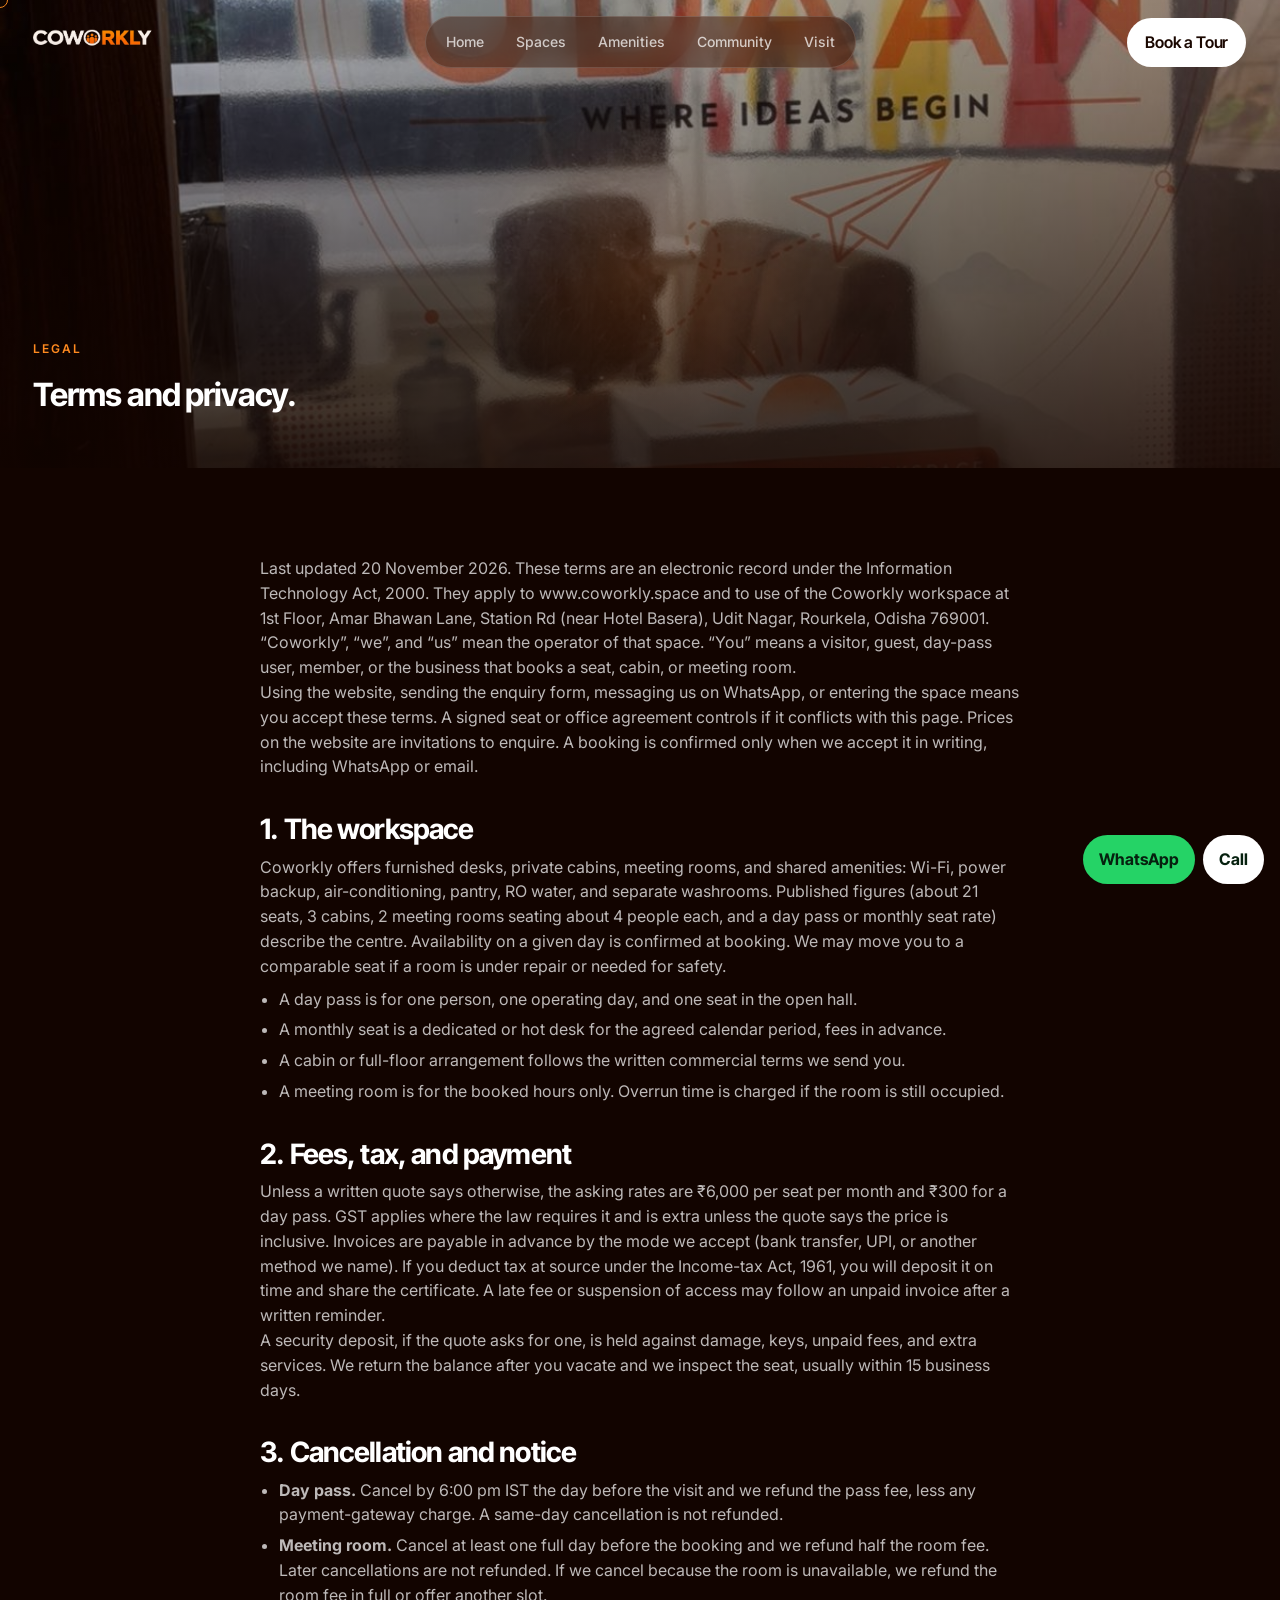
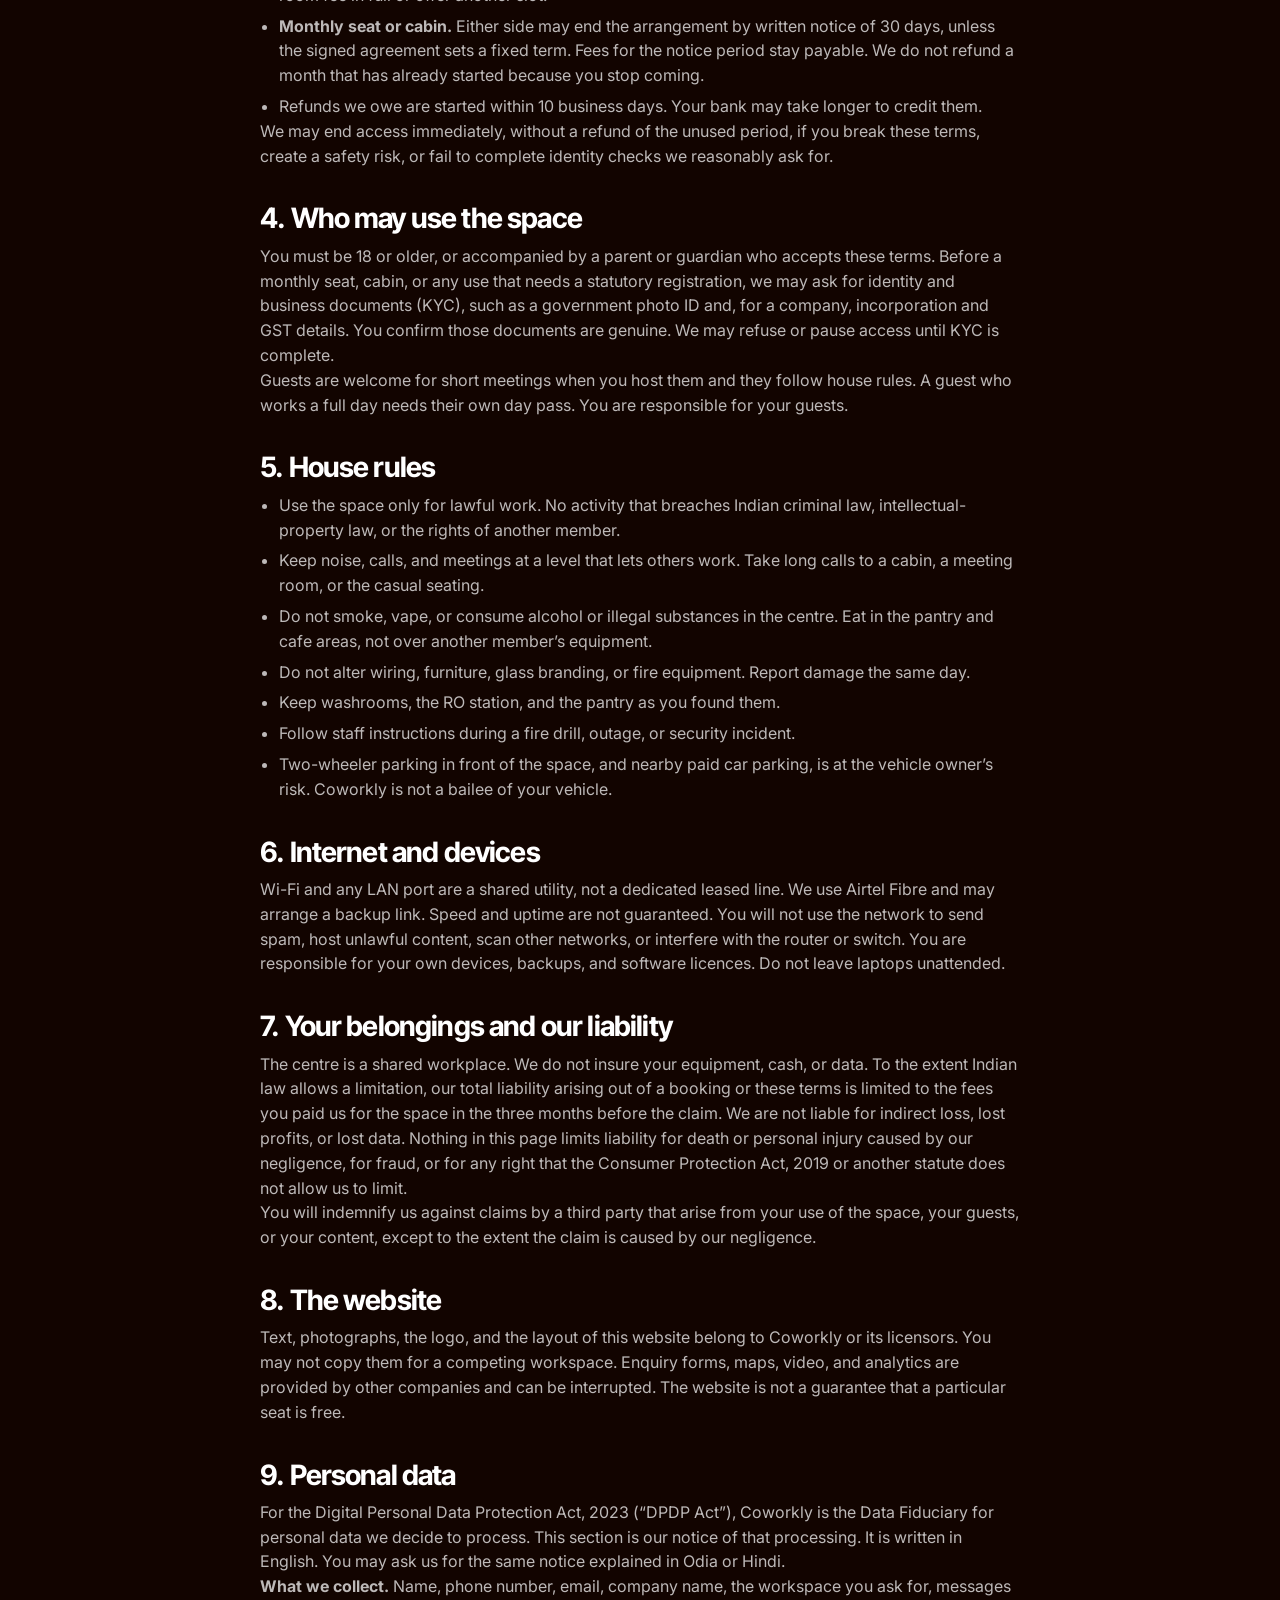
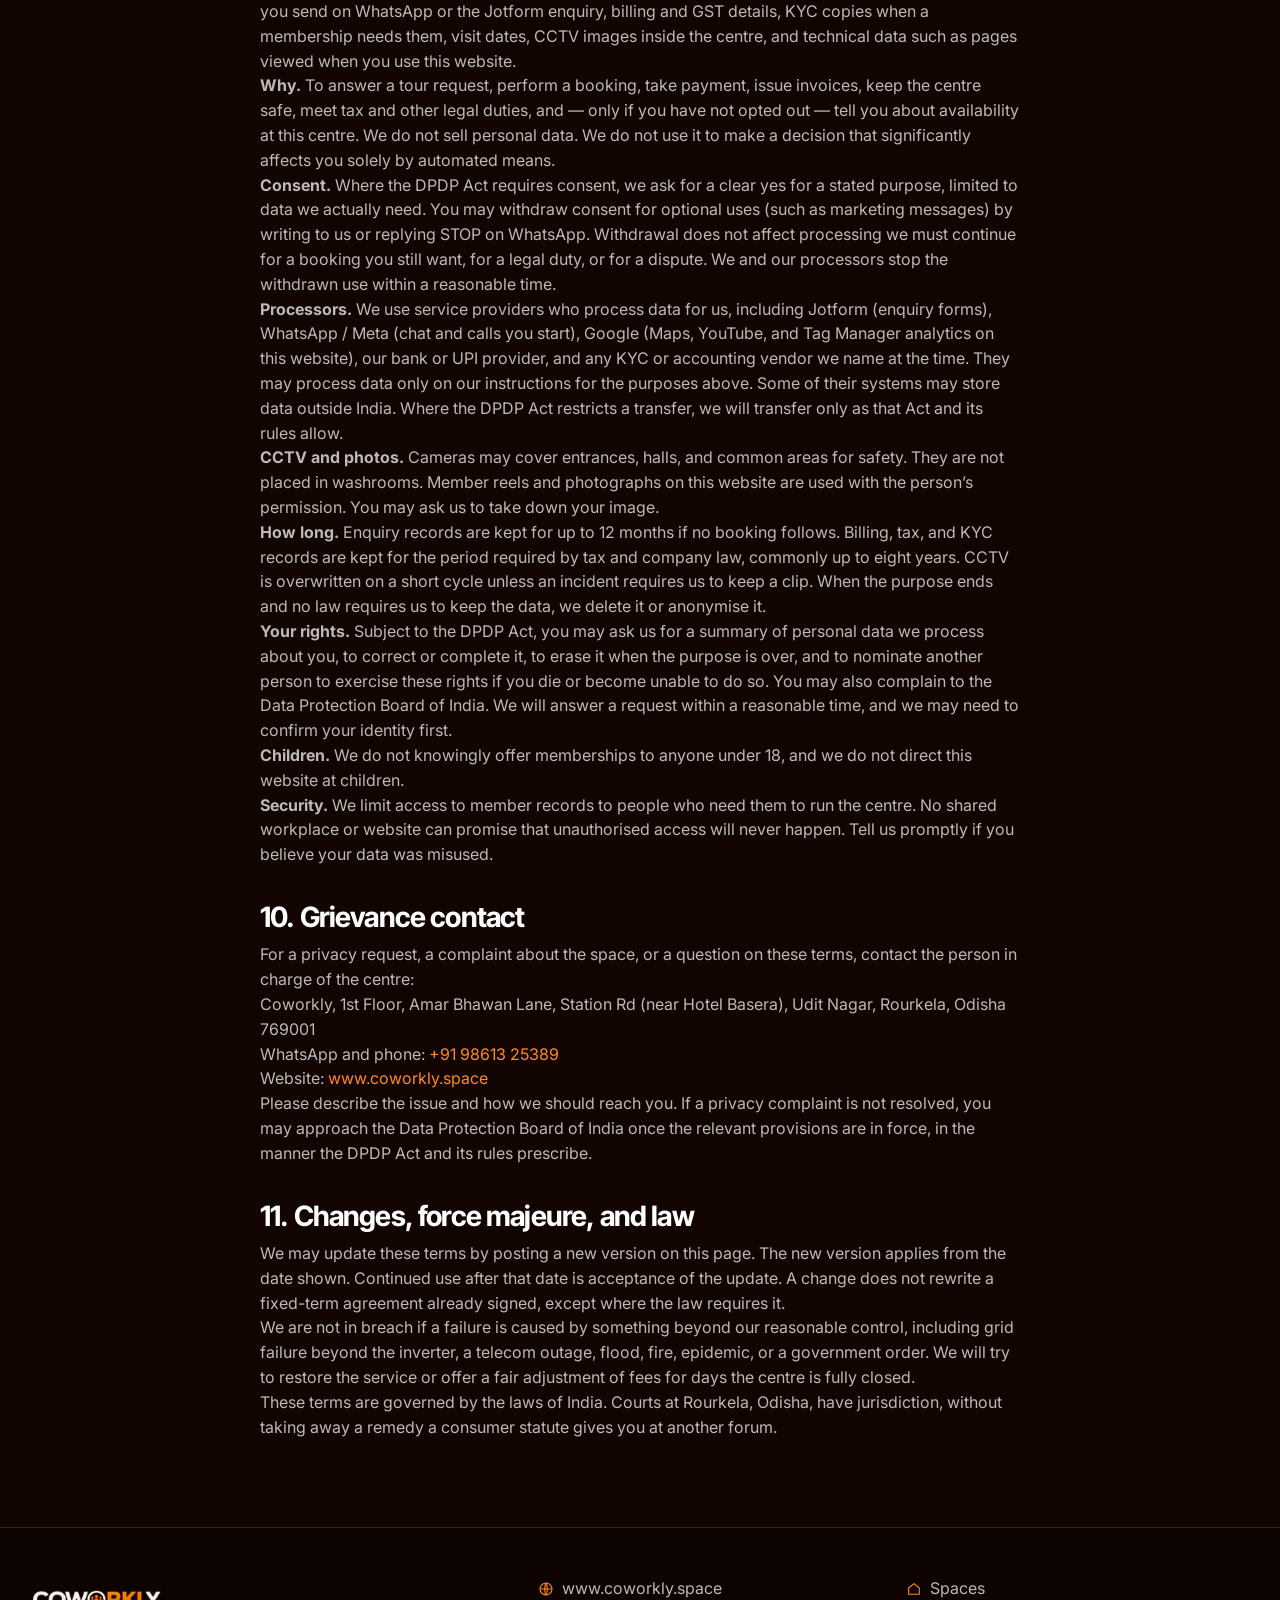
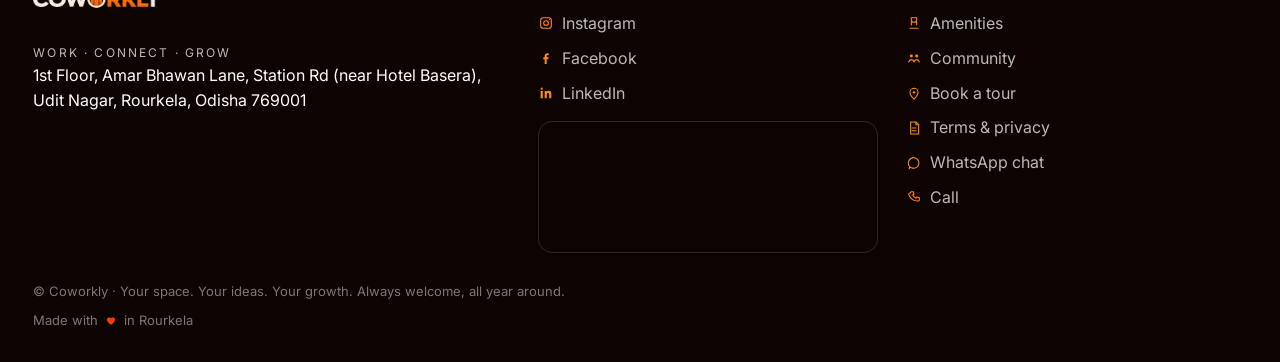
==== terms/index.html @ 305bdfb0 "Updated allignment" ====
<!DOCTYPE html>
<html lang="en">
<head>
  <meta charset="UTF-8">
  <meta name="viewport" content="width=device-width, initial-scale=1">
  <meta name="description" content="Terms of use, house rules, bookings, and privacy notice for Coworkly, Rourkela, under Indian law including the Digital Personal Data Protection Act, 2023.">
  <title>Terms and privacy — Coworkly</title>
  <link rel="icon" type="image/png" href="/assets/brand/favicon.png">
  <meta property="og:type" content="website">
  <meta property="og:site_name" content="Coworkly">
  <meta property="og:title" content="Terms and privacy — Coworkly">
  <meta property="og:description" content="Terms of use, house rules, bookings, and privacy notice for Coworkly, Rourkela.">
  <meta property="og:url" content="https://www.coworkly.space/terms">
  <meta property="og:image" content="https://www.coworkly.space/assets/brand/og-cover.jpg">
  <meta property="og:locale" content="en_IN">
  <meta name="twitter:card" content="summary_large_image">
  <meta name="twitter:title" content="Terms and privacy — Coworkly">
  <meta name="twitter:description" content="Terms of use, house rules, bookings, and privacy notice for Coworkly, Rourkela.">
  <meta name="twitter:image" content="https://www.coworkly.space/assets/brand/og-cover.jpg">
  <link rel="canonical" href="https://www.coworkly.space/terms">
  <script>
    window.dataLayer = window.dataLayer || [];
    function gtag(){dataLayer.push(arguments);}
    gtag('js', new Date());
  </script>
  <script async src="https://www.googletagmanager.com/gtm.js?id=GTM-NFXW36PJ"></script>
  <link href="https://fonts.googleapis.com/css2?family=Inter+Tight:wght@500;600;700&family=Inter:wght@400;500&display=swap" rel="stylesheet">
  <link rel="stylesheet" href="/css/tokens.css">
  <link rel="stylesheet" href="/css/base.css">
  <link rel="stylesheet" href="/css/layout.css">
  <link rel="stylesheet" href="/css/components.css">
</head>
<body data-page="terms">
<noscript><iframe src="https://www.googletagmanager.com/ns.html?id=GTM-NFXW36PJ" height="0" width="0" style="display:none;visibility:hidden" title="Google Tag Manager"></iframe></noscript>
  <a class="skip-link" href="#main">Skip to content</a>
  <div data-include="/partials/nav.html"></div>
  <header class="page-hero">
    <img loading="lazy" decoding="async" src="/assets/spaces/udaan.jpg" alt="">
    <div class="scrim"></div>
    <div class="copy">
      <p class="kicker">Legal</p>
      <h1>Terms and privacy.</h1>
    </div>
  </header>
  <main id="main" class="section">
    <article class="wrap terms">
      <p>Last updated 20 November 2026. These terms are an electronic record under the Information Technology Act, 2000. They apply to www.coworkly.space and to use of the Coworkly workspace at 1st Floor, Amar Bhawan Lane, Station Rd (near Hotel Basera), Udit Nagar, Rourkela, Odisha 769001. “Coworkly”, “we”, and “us” mean the operator of that space. “You” means a visitor, guest, day-pass user, member, or the business that books a seat, cabin, or meeting room.</p>
      <p>Using the website, sending the enquiry form, messaging us on WhatsApp, or entering the space means you accept these terms. A signed seat or office agreement controls if it conflicts with this page. Prices on the website are invitations to enquire. A booking is confirmed only when we accept it in writing, including WhatsApp or email.</p>

      <h2>1. The workspace</h2>
      <p>Coworkly offers furnished desks, private cabins, meeting rooms, and shared amenities: Wi-Fi, power backup, air-conditioning, pantry, RO water, and separate washrooms. Published figures (about 21 seats, 3 cabins, 2 meeting rooms seating about 4 people each, and a day pass or monthly seat rate) describe the centre. Availability on a given day is confirmed at booking. We may move you to a comparable seat if a room is under repair or needed for safety.</p>
      <ul>
        <li>A day pass is for one person, one operating day, and one seat in the open hall.</li>
        <li>A monthly seat is a dedicated or hot desk for the agreed calendar period, fees in advance.</li>
        <li>A cabin or full-floor arrangement follows the written commercial terms we send you.</li>
        <li>A meeting room is for the booked hours only. Overrun time is charged if the room is still occupied.</li>
      </ul>

      <h2>2. Fees, tax, and payment</h2>
      <p>Unless a written quote says otherwise, the asking rates are ₹6,000 per seat per month and ₹300 for a day pass. GST applies where the law requires it and is extra unless the quote says the price is inclusive. Invoices are payable in advance by the mode we accept (bank transfer, UPI, or another method we name). If you deduct tax at source under the Income-tax Act, 1961, you will deposit it on time and share the certificate. A late fee or suspension of access may follow an unpaid invoice after a written reminder.</p>
      <p>A security deposit, if the quote asks for one, is held against damage, keys, unpaid fees, and extra services. We return the balance after you vacate and we inspect the seat, usually within 15 business days.</p>

      <h2>3. Cancellation and notice</h2>
      <ul>
        <li><strong>Day pass.</strong> Cancel by 6:00 pm IST the day before the visit and we refund the pass fee, less any payment-gateway charge. A same-day cancellation is not refunded.</li>
        <li><strong>Meeting room.</strong> Cancel at least one full day before the booking and we refund half the room fee. Later cancellations are not refunded. If we cancel because the room is unavailable, we refund the room fee in full or offer another slot.</li>
        <li><strong>Monthly seat or cabin.</strong> Either side may end the arrangement by written notice of 30 days, unless the signed agreement sets a fixed term. Fees for the notice period stay payable. We do not refund a month that has already started because you stop coming.</li>
        <li>Refunds we owe are started within 10 business days. Your bank may take longer to credit them.</li>
      </ul>
      <p>We may end access immediately, without a refund of the unused period, if you break these terms, create a safety risk, or fail to complete identity checks we reasonably ask for.</p>

      <h2>4. Who may use the space</h2>
      <p>You must be 18 or older, or accompanied by a parent or guardian who accepts these terms. Before a monthly seat, cabin, or any use that needs a statutory registration, we may ask for identity and business documents (KYC), such as a government photo ID and, for a company, incorporation and GST details. You confirm those documents are genuine. We may refuse or pause access until KYC is complete.</p>
      <p>Guests are welcome for short meetings when you host them and they follow house rules. A guest who works a full day needs their own day pass. You are responsible for your guests.</p>

      <h2>5. House rules</h2>
      <ul>
        <li>Use the space only for lawful work. No activity that breaches Indian criminal law, intellectual-property law, or the rights of another member.</li>
        <li>Keep noise, calls, and meetings at a level that lets others work. Take long calls to a cabin, a meeting room, or the casual seating.</li>
        <li>Do not smoke, vape, or consume alcohol or illegal substances in the centre. Eat in the pantry and cafe areas, not over another member’s equipment.</li>
        <li>Do not alter wiring, furniture, glass branding, or fire equipment. Report damage the same day.</li>
        <li>Keep washrooms, the RO station, and the pantry as you found them.</li>
        <li>Follow staff instructions during a fire drill, outage, or security incident.</li>
        <li>Two-wheeler parking in front of the space, and nearby paid car parking, is at the vehicle owner’s risk. Coworkly is not a bailee of your vehicle.</li>
      </ul>

      <h2>6. Internet and devices</h2>
      <p>Wi-Fi and any LAN port are a shared utility, not a dedicated leased line. We use Airtel Fibre and may arrange a backup link. Speed and uptime are not guaranteed. You will not use the network to send spam, host unlawful content, scan other networks, or interfere with the router or switch. You are responsible for your own devices, backups, and software licences. Do not leave laptops unattended.</p>

      <h2>7. Your belongings and our liability</h2>
      <p>The centre is a shared workplace. We do not insure your equipment, cash, or data. To the extent Indian law allows a limitation, our total liability arising out of a booking or these terms is limited to the fees you paid us for the space in the three months before the claim. We are not liable for indirect loss, lost profits, or lost data. Nothing in this page limits liability for death or personal injury caused by our negligence, for fraud, or for any right that the Consumer Protection Act, 2019 or another statute does not allow us to limit.</p>
      <p>You will indemnify us against claims by a third party that arise from your use of the space, your guests, or your content, except to the extent the claim is caused by our negligence.</p>

      <h2>8. The website</h2>
      <p>Text, photographs, the logo, and the layout of this website belong to Coworkly or its licensors. You may not copy them for a competing workspace. Enquiry forms, maps, video, and analytics are provided by other companies and can be interrupted. The website is not a guarantee that a particular seat is free.</p>

      <h2>9. Personal data</h2>
      <p>For the Digital Personal Data Protection Act, 2023 (“DPDP Act”), Coworkly is the Data Fiduciary for personal data we decide to process. This section is our notice of that processing. It is written in English. You may ask us for the same notice explained in Odia or Hindi.</p>
      <p><strong>What we collect.</strong> Name, phone number, email, company name, the workspace you ask for, messages you send on WhatsApp or the Jotform enquiry, billing and GST details, KYC copies when a membership needs them, visit dates, CCTV images inside the centre, and technical data such as pages viewed when you use this website.</p>
      <p><strong>Why.</strong> To answer a tour request, perform a booking, take payment, issue invoices, keep the centre safe, meet tax and other legal duties, and — only if you have not opted out — tell you about availability at this centre. We do not sell personal data. We do not use it to make a decision that significantly affects you solely by automated means.</p>
      <p><strong>Consent.</strong> Where the DPDP Act requires consent, we ask for a clear yes for a stated purpose, limited to data we actually need. You may withdraw consent for optional uses (such as marketing messages) by writing to us or replying STOP on WhatsApp. Withdrawal does not affect processing we must continue for a booking you still want, for a legal duty, or for a dispute. We and our processors stop the withdrawn use within a reasonable time.</p>
      <p><strong>Processors.</strong> We use service providers who process data for us, including Jotform (enquiry forms), WhatsApp / Meta (chat and calls you start), Google (Maps, YouTube, and Tag Manager analytics on this website), our bank or UPI provider, and any KYC or accounting vendor we name at the time. They may process data only on our instructions for the purposes above. Some of their systems may store data outside India. Where the DPDP Act restricts a transfer, we will transfer only as that Act and its rules allow.</p>
      <p><strong>CCTV and photos.</strong> Cameras may cover entrances, halls, and common areas for safety. They are not placed in washrooms. Member reels and photographs on this website are used with the person’s permission. You may ask us to take down your image.</p>
      <p><strong>How long.</strong> Enquiry records are kept for up to 12 months if no booking follows. Billing, tax, and KYC records are kept for the period required by tax and company law, commonly up to eight years. CCTV is overwritten on a short cycle unless an incident requires us to keep a clip. When the purpose ends and no law requires us to keep the data, we delete it or anonymise it.</p>
      <p><strong>Your rights.</strong> Subject to the DPDP Act, you may ask us for a summary of personal data we process about you, to correct or complete it, to erase it when the purpose is over, and to nominate another person to exercise these rights if you die or become unable to do so. You may also complain to the Data Protection Board of India. We will answer a request within a reasonable time, and we may need to confirm your identity first.</p>
      <p><strong>Children.</strong> We do not knowingly offer memberships to anyone under 18, and we do not direct this website at children.</p>
      <p><strong>Security.</strong> We limit access to member records to people who need them to run the centre. No shared workplace or website can promise that unauthorised access will never happen. Tell us promptly if you believe your data was misused.</p>

      <h2>10. Grievance contact</h2>
      <p>For a privacy request, a complaint about the space, or a question on these terms, contact the person in charge of the centre:</p>
      <p>Coworkly, 1st Floor, Amar Bhawan Lane, Station Rd (near Hotel Basera), Udit Nagar, Rourkela, Odisha 769001<br>
      WhatsApp and phone: <a href="https://wa.me/919861325389">+91 98613 25389</a><br>
      Website: <a href="https://www.coworkly.space">www.coworkly.space</a></p>
      <p>Please describe the issue and how we should reach you. If a privacy complaint is not resolved, you may approach the Data Protection Board of India once the relevant provisions are in force, in the manner the DPDP Act and its rules prescribe.</p>

      <h2>11. Changes, force majeure, and law</h2>
      <p>We may update these terms by posting a new version on this page. The new version applies from the date shown. Continued use after that date is acceptance of the update. A change does not rewrite a fixed-term agreement already signed, except where the law requires it.</p>
      <p>We are not in breach if a failure is caused by something beyond our reasonable control, including grid failure beyond the inverter, a telecom outage, flood, fire, epidemic, or a government order. We will try to restore the service or offer a fair adjustment of fees for days the centre is fully closed.</p>
      <p>These terms are governed by the laws of India. Courts at Rourkela, Odisha, have jurisdiction, without taking away a remedy a consumer statute gives you at another forum.</p>
    </article>
  </main>
  <div data-include="/partials/footer.html"></div>
  <script type="module" src="/js/main.min.js"></script>
</body>
</html>
---- css/tokens.css ----
:root {
  --ground: #2a0b02;
  --ground-deep: #120400;
  --ink: #ffffff;
  --ink-soft: rgba(255, 255, 255, 0.72);
  --ink-faint: rgba(255, 255, 255, 0.46);
  --flame: #ff3d00;
  --flame-mid: #ff6600;
  --flame-lit: #ff8a1f;
  --glass: rgba(56, 20, 6, 0.42);
  --glass-strong: rgba(40, 13, 3, 0.62);
  --hair: rgba(255, 255, 255, 0.14);
  --ease-out: cubic-bezier(0.16, 1, 0.3, 1);
  --gutter: clamp(18px, 2.6vw, 44px);
  --font-display: "Inter Tight", system-ui, sans-serif;
  --font-body: "Inter", system-ui, sans-serif;
  --font-italic: "Instrument Serif", Georgia, serif;
  --radius-pill: 999px;
  --nav-h: 76px;
  --max: 1240px;
}
---- css/base.css ----
*, *::before, *::after { box-sizing: border-box; }
html { scroll-behavior: smooth; }
body {
  margin: 0;
  background: var(--ground-deep);
  color: var(--ink);
  font-family: var(--font-body);
  font-size: 16px;
  line-height: 1.55;
  min-height: 100vh;
}
img, video { max-width: 100%; display: block; }
a { color: inherit; text-decoration: none; }
button, input, textarea { font: inherit; color: inherit; }
h1, h2, h3, p { margin: 0; }
h1, h2, h3 { font-family: var(--font-display); letter-spacing: -0.03em; }

.skip-link {
  position: absolute;
  left: 12px;
  top: -60px;
  z-index: 100;
  background: #fff;
  color: #120400;
  padding: 8px 14px;
  border-radius: 8px;
}
.skip-link:focus { top: 12px; }

:focus-visible {
  outline: 2px solid var(--flame-lit);
  outline-offset: 3px;
}

.btn {
  display: inline-flex;
  align-items: center;
  gap: 10px;
  border: 0;
  cursor: pointer;
  border-radius: var(--radius-pill);
  padding: 6px 6px 6px 18px;
  font-family: var(--font-display);
  font-weight: 600;
  letter-spacing: -0.01em;
}
.btn--flame {
  background: linear-gradient(100deg, var(--flame) 0%, var(--flame-mid) 55%, var(--flame-lit) 100%);
  color: #fff;
}
.btn__arrow {
  width: 36px;
  height: 36px;
  border-radius: 50%;
  background: #fff;
  color: #1a0700;
  display: grid;
  place-items: center;
}
.btn--white {
  background: #fff;
  color: #1a0700;
  padding: 12px 18px;
  font-weight: 600;
}
.btn--ghost {
  background: transparent;
  border: 1px solid var(--hair);
  padding: 12px 18px;
  color: #fff;
}

@media (prefers-reduced-motion: reduce) {
  html { scroll-behavior: auto; }
  *, *::before, *::after {
    animation: none !important;
    transition: none !important;
  }
}
---- css/layout.css ----
.site-header {
  position: absolute;
  inset: 0 0 auto 0;
  z-index: 20;
  padding: 16px var(--gutter);
}
.site-header.is-sticky {
  position: sticky;
  top: 0;
  background: rgba(18, 4, 0, 0.72);
  backdrop-filter: blur(16px);
}
.nav {
  max-width: 1440px;
  margin: 0 auto;
  display: grid;
  grid-template-columns: 1fr auto 1fr;
  align-items: center;
  gap: 16px;
}
.brand {
  display: flex;
  align-items: center;
  gap: 10px;
  justify-self: start;
}
.brand img { height: 52px; width: auto; transform: translateX(-13.9%); }
.pill-nav {
  display: flex;
  gap: 4px;
  padding: 6px;
  border-radius: var(--radius-pill);
  border: 1px solid var(--hair);
  background: var(--glass);
  backdrop-filter: blur(18px);
}
.pill-nav a {
  padding: 8px 14px;
  border-radius: var(--radius-pill);
  font-size: 14px;
  font-weight: 500;
  color: var(--ink-soft);
}
.pill-nav a[aria-current="page"],
.pill-nav a:hover { color: #fff; background: rgba(255,255,255,0.08); }
.nav-cta { justify-self: end; }
.burger {
  display: none;
  justify-self: end;
  width: 44px;
  height: 44px;
  border-radius: 50%;
  border: 1px solid var(--hair);
  background: var(--glass);
  color: #fff;
  cursor: pointer;
}
.mobile-sheet {
  display: none;
  margin-top: 12px;
  padding: 12px;
  border-radius: 20px;
  background: var(--glass-strong);
  border: 1px solid var(--hair);
  backdrop-filter: blur(18px);
}
.mobile-sheet a {
  display: block;
  padding: 12px 10px;
  border-bottom: 1px solid var(--hair);
}
.mobile-sheet.is-open { display: block; }

.wrap {
  width: min(var(--max), calc(100% - var(--gutter) * 2));
  margin: 0 auto;
}
.section { padding: 88px 0; }
.kicker {
  color: var(--flame-lit);
  letter-spacing: 0.16em;
  text-transform: uppercase;
  font-size: 12px;
  font-weight: 600;
  margin-bottom: 12px;
}
.section h2 {
  font-size: clamp(32px, 4vw, 52px);
  line-height: 1.05;
  max-width: 16ch;
}
.lede { color: var(--ink-soft); max-width: 46ch; margin-top: 14px; }

.page-hero {
  position: relative;
  min-height: 52vh;
  display: grid;
  align-items: end;
  padding: 140px var(--gutter) 48px;
  overflow: hidden;
}
.page-hero img,
.page-hero.map-hero iframe {
  position: absolute;
  inset: 0;
  width: 100%;
  height: 100%;
  object-fit: cover;
  border: 0;
}
.page-hero.video-hero { overflow: hidden; }
.page-hero.video-hero iframe {
  position: absolute;
  left: 50%;
  top: 50%;
  width: 140%;
  height: 140%;
  transform: translate(-50%, -50%);
  border: 0;
  pointer-events: none;
}
.page-hero .scrim {
  position: absolute;
  inset: 0;
  background: linear-gradient(180deg, rgba(18,4,0,0.25) 0%, rgba(18,4,0,0.82) 100%);
}
.page-hero .copy { position: relative; z-index: 1; max-width: var(--max); width: 100%; margin: 0 auto; }

.title-hover .title-part {
  display: inline-block;
  transition: transform 0.45s var(--ease-out);
}
.title-hover:hover .title-part--up { transform: translateY(-4px); }
.title-hover:hover .title-part--down { transform: translateY(4px); }

.site-footer {
  border-top: 1px solid var(--hair);
  padding: 48px var(--gutter) 32px;
  background: #0d0300;
}
.foot-grid {
  max-width: 1440px;
  margin: 0 auto;
  display: grid;
  grid-template-columns: 1.4fr 1fr 1fr;
  gap: 28px;
}
.site-footer .logo-mark { height: 56px; width: auto; display: block; transform: translateX(-13.9%); }
.foot-links { display: grid; gap: 10px; align-content: start; }
.foot-links a { display: flex; align-items: center; gap: 8px; }
.foot-links svg { width: 16px; height: 16px; flex: none; color: var(--flame-lit); }
.foot-map {
  position: relative;
  display: block;
  height: 132px;
  margin-top: 6px;
  border-radius: 14px;
  overflow: hidden;
  border: 1px solid var(--hair);
}
body[data-page="visit"] .foot-map { display: none; }
.foot-map iframe {
  position: absolute;
  inset: 0;
  width: 100%;
  height: 100%;
  border: 0;
  pointer-events: none;
  filter: grayscale(1) sepia(0.65) hue-rotate(340deg) saturate(2.2) contrast(0.92) brightness(0.62);
}
.legal.made { display: flex; align-items: center; gap: 6px; margin-top: 8px; }
.heart { width: 14px; height: 14px; color: var(--flame); }
.wa-dock {
  position: fixed;
  right: 16px;
  bottom: 16px;
  z-index: 30;
  display: flex;
  gap: 8px;
}
.wa-dock__btn {
  background: #25d366;
  color: #06210f;
  font-weight: 700;
  border-radius: 999px;
  padding: 12px 16px;
  font-family: var(--font-display);
}
.wa-dock__btn--call { background: #fff; }
.motto { letter-spacing: 0.18em; font-size: 12px; color: var(--ink-soft); margin-top: 12px; }
.site-footer a { color: var(--ink-soft); }
.site-footer a:hover { color: #fff; }
.legal { margin-top: 28px; color: var(--ink-faint); font-size: 13px; }

html { --mx: 50vw; --my: 30vh; }
body::after {
  content: "";
  position: fixed;
  inset: 0;
  pointer-events: none;
  z-index: 35;
  background: radial-gradient(380px circle at var(--mx) var(--my), rgba(255, 102, 0, 0.16), transparent 46%);
  mix-blend-mode: screen;
}
.cursor {
  position: fixed;
  top: 0;
  left: 0;
  width: 16px;
  height: 16px;
  margin: -8px 0 0 -8px;
  border: 1px solid #ff8a1f;
  border-radius: 50%;
  pointer-events: none;
  z-index: 70;
  mix-blend-mode: difference;
  transition: width 0.25s var(--ease-out), height 0.25s var(--ease-out), margin 0.25s var(--ease-out), background 0.25s;
}
.cursor.is-hot {
  width: 54px;
  height: 54px;
  margin: -27px 0 0 -27px;
  background: rgba(255, 102, 0, 0.18);
}
@media (hover: hover) and (pointer: fine) {
  body.has-cursor, body.has-cursor a, body.has-cursor button { cursor: none; }
}
.card, .amenity, .plan, .stat, .reel, .btn, .story-panel {
  transition: transform 0.35s var(--ease-out), border-color 0.35s;
  transform: perspective(800px) rotateX(var(--rx, 0deg)) rotateY(var(--ry, 0deg));
}
.card:hover, .amenity:hover, .plan:hover, .reel:hover { border-color: rgba(255, 138, 31, 0.55); }
@media (prefers-reduced-motion: reduce) {
  body::after, .cursor { display: none; }
}

@media (max-width: 940px) {
  .nav { grid-template-columns: 1fr auto; }
  .pill-nav, .nav-cta { display: none; }
  .burger { display: grid; place-items: center; }
  .foot-grid { grid-template-columns: 1fr; }
}
---- css/components.css ----
.terms { max-width: 760px; }
.terms h2 { font-size: clamp(22px, 3vw, 28px); margin: 36px 0 10px; max-width: none; }
.terms p, .terms li { color: var(--ink-soft); }
.terms ul, .terms ol { margin: 8px 0 0; padding-left: 1.2em; }
.terms li + li { margin-top: 6px; }
.terms a { color: var(--flame-lit); }
.space-grid, .amenity-grid, .plan-grid, .reel-grid {
  display: grid;
  gap: 16px;
  margin-top: 36px;
}
.space-grid { grid-template-columns: repeat(3, 1fr); }
.card {
  position: relative;
  overflow: hidden;
  border-radius: 22px;
  min-height: 320px;
  border: 1px solid var(--hair);
  background: #1a0702;
}
.card img {
  width: 100%;
  height: 100%;
  object-fit: cover;
  position: absolute;
  inset: 0;
}
.card .meta {
  position: absolute;
  left: 0; right: 0; bottom: 0;
  padding: 20px;
  background: linear-gradient(transparent, rgba(12,3,0,0.88));
}
.card h3 { font-size: 26px; }
.card p { color: var(--ink-soft); font-size: 14px; }

.amenity-grid { grid-template-columns: repeat(3, 1fr); }
.amenity {
  padding: 22px;
  border-radius: 18px;
  background: var(--glass);
  border: 1px solid var(--hair);
}
.amenity svg { width: 28px; height: 28px; color: var(--flame-lit); }
.amenity h3 { margin: 12px 0 6px; font-size: 18px; }
.amenity p { color: var(--ink-soft); font-size: 14px; }

.plan-grid { grid-template-columns: repeat(4, 1fr); }
.plan {
  padding: 22px;
  border-radius: 20px;
  background: var(--glass);
  border: 1px solid var(--hair);
  backdrop-filter: blur(12px);
  display: flex;
  flex-direction: column;
  gap: 10px;
  min-height: 220px;
}
.plan strong { font-family: var(--font-display); font-size: 22px; }
.plan span { color: var(--flame-lit); font-size: 13px; letter-spacing: 0.08em; text-transform: uppercase; }
.plan p { color: var(--ink-soft); flex: 1; }

.video-frame { margin-top: 18px; border-radius: 18px; overflow: hidden; aspect-ratio: 16/9; background: #000; }
.video-frame iframe { width: 100%; height: 100%; border: 0; }
.jotform { margin-top: 18px; background: #fff; border-radius: 16px; min-height: 420px; overflow: hidden; }
.map-frame {
  position: relative;
  min-height: 520px;
  border-radius: 28px;
  overflow: hidden;
  border: 1px solid var(--hair);
  background: var(--ground-deep);
}
.map-frame--wide {
  width: 100%;
  margin-top: 48px;
  border-radius: 0;
  border-left: 0;
  border-right: 0;
  min-height: 560px;
}
.map-frame iframe {
  position: absolute;
  inset: 0;
  width: 100%;
  height: 100%;
  border: 0;
  filter: grayscale(1) sepia(0.65) hue-rotate(340deg) saturate(2.2) contrast(0.92) brightness(0.62);
}
.map-pin {
  position: absolute;
  left: 50%;
  top: 46%;
  transform: translate(-50%, -100%);
  z-index: 1;
  background: #ff6600;
  color: #1a0700;
  font-family: var(--font-display);
  font-weight: 700;
  letter-spacing: 0.04em;
  padding: 8px 14px;
  border-radius: 999px;
  box-shadow: 0 10px 24px rgba(0, 0, 0, 0.35);
}
.map-pin::after {
  content: "";
  position: absolute;
  left: 50%;
  bottom: -7px;
  width: 12px;
  height: 12px;
  background: #ff6600;
  transform: translateX(-50%) rotate(45deg);
}
.form {
  display: grid;
  gap: 12px;
  margin-top: 24px;
}
.form label { display: grid; gap: 6px; font-size: 14px; color: var(--ink-soft); }
.form input, .form textarea, .form select {
  background: rgba(255,255,255,0.04);
  border: 1px solid var(--hair);
  border-radius: 12px;
  padding: 12px 14px;
}
.note { color: var(--ink-faint); font-size: 13px; }

.split {
  display: grid;
  grid-template-columns: 1.1fr 0.9fr;
  gap: 40px;
  align-items: center;
}
.story-panel {
  position: relative;
  min-height: 460px;
  border-radius: 28px;
  overflow: hidden;
}
.story-panel img { width: 100%; height: 100%; object-fit: cover; position: absolute; inset: 0; }
.story-panel .cap {
  position: absolute; inset: auto 20px 20px 20px;
  font-family: var(--font-display);
  font-size: clamp(28px, 3vw, 44px);
  line-height: 1;
}

.reveal { opacity: 0; transform: translateY(18px); animation: rise 0.9s var(--ease-out) forwards; }
.reveal:nth-child(2) { animation-delay: 0.08s; }

@keyframes rise {
  to { opacity: 1; transform: none; }
}

@media (max-width: 980px) {
  .space-grid, .plan-grid { grid-template-columns: 1fr 1fr; }
  .split { grid-template-columns: 1fr; }
}
@media (max-width: 640px) {
  .space-grid, .amenity-grid, .plan-grid { grid-template-columns: 1fr; }
  .section { padding: 64px 0; }
}
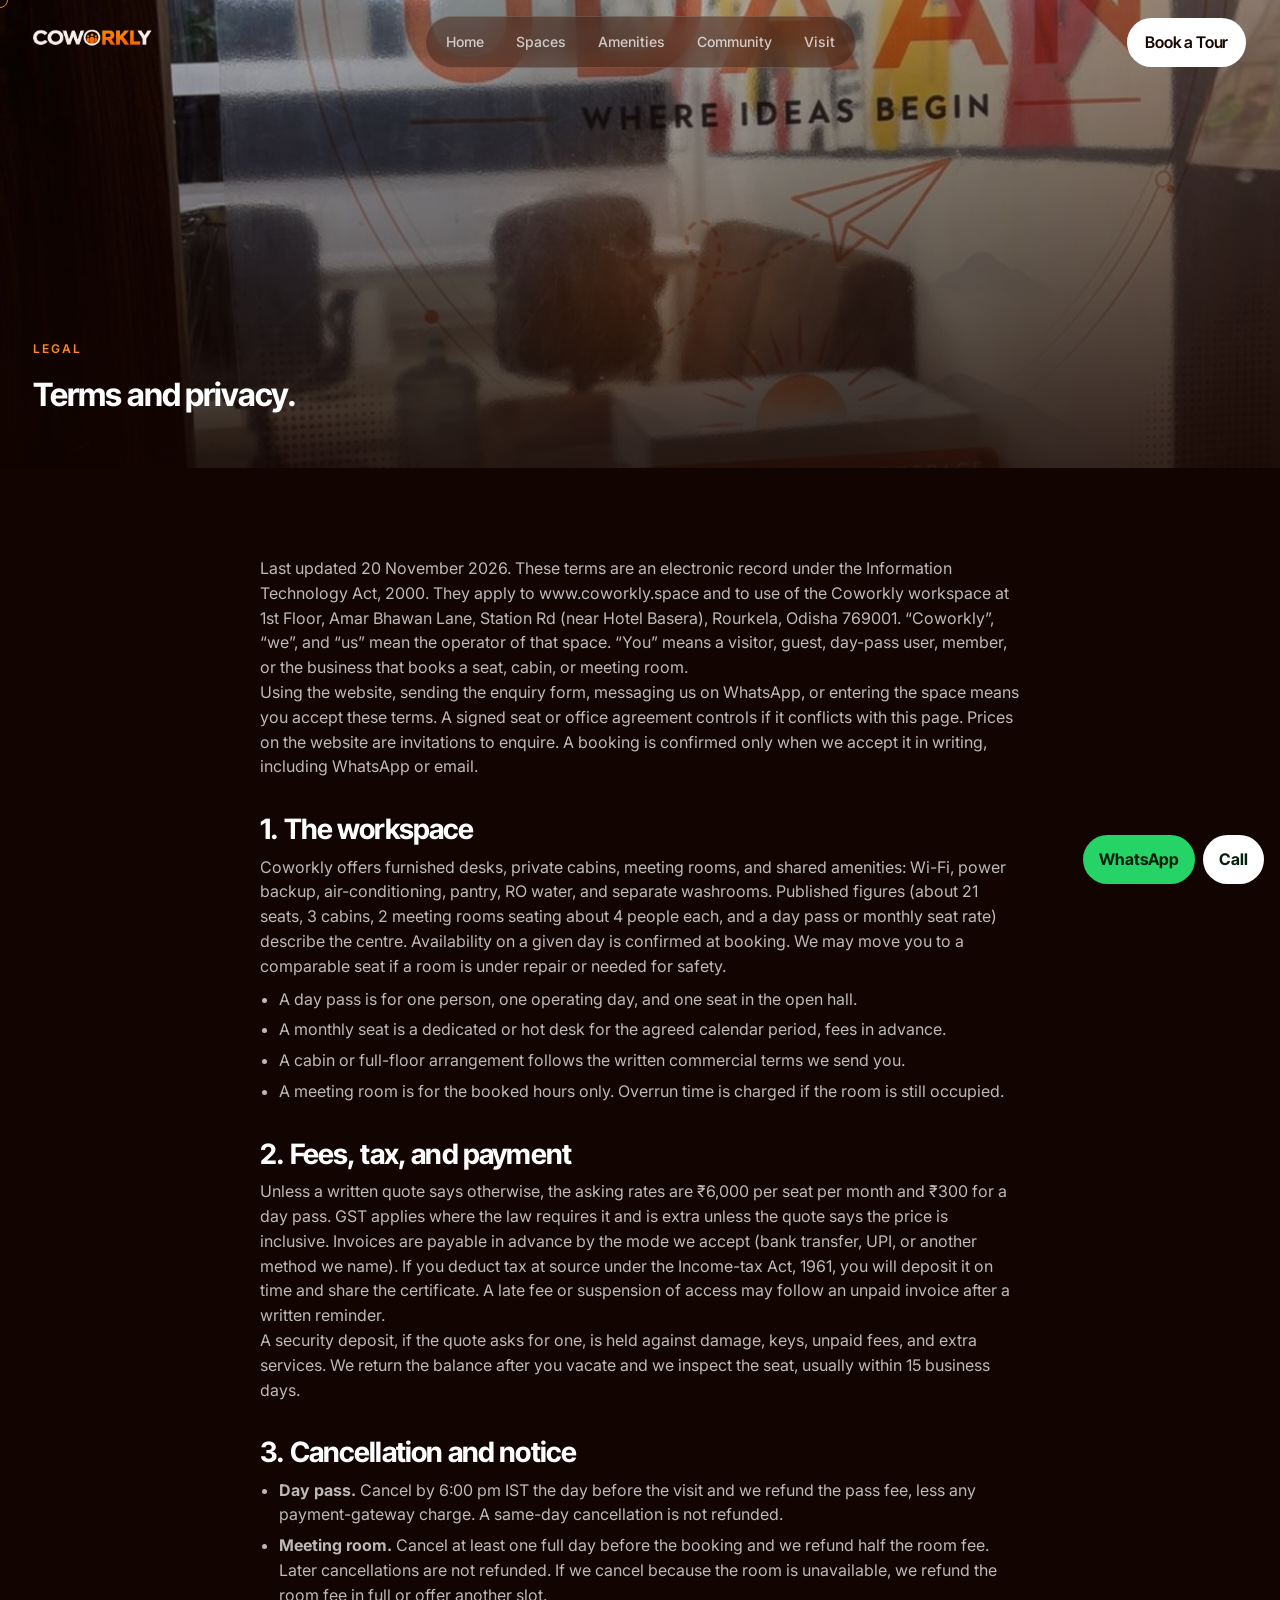
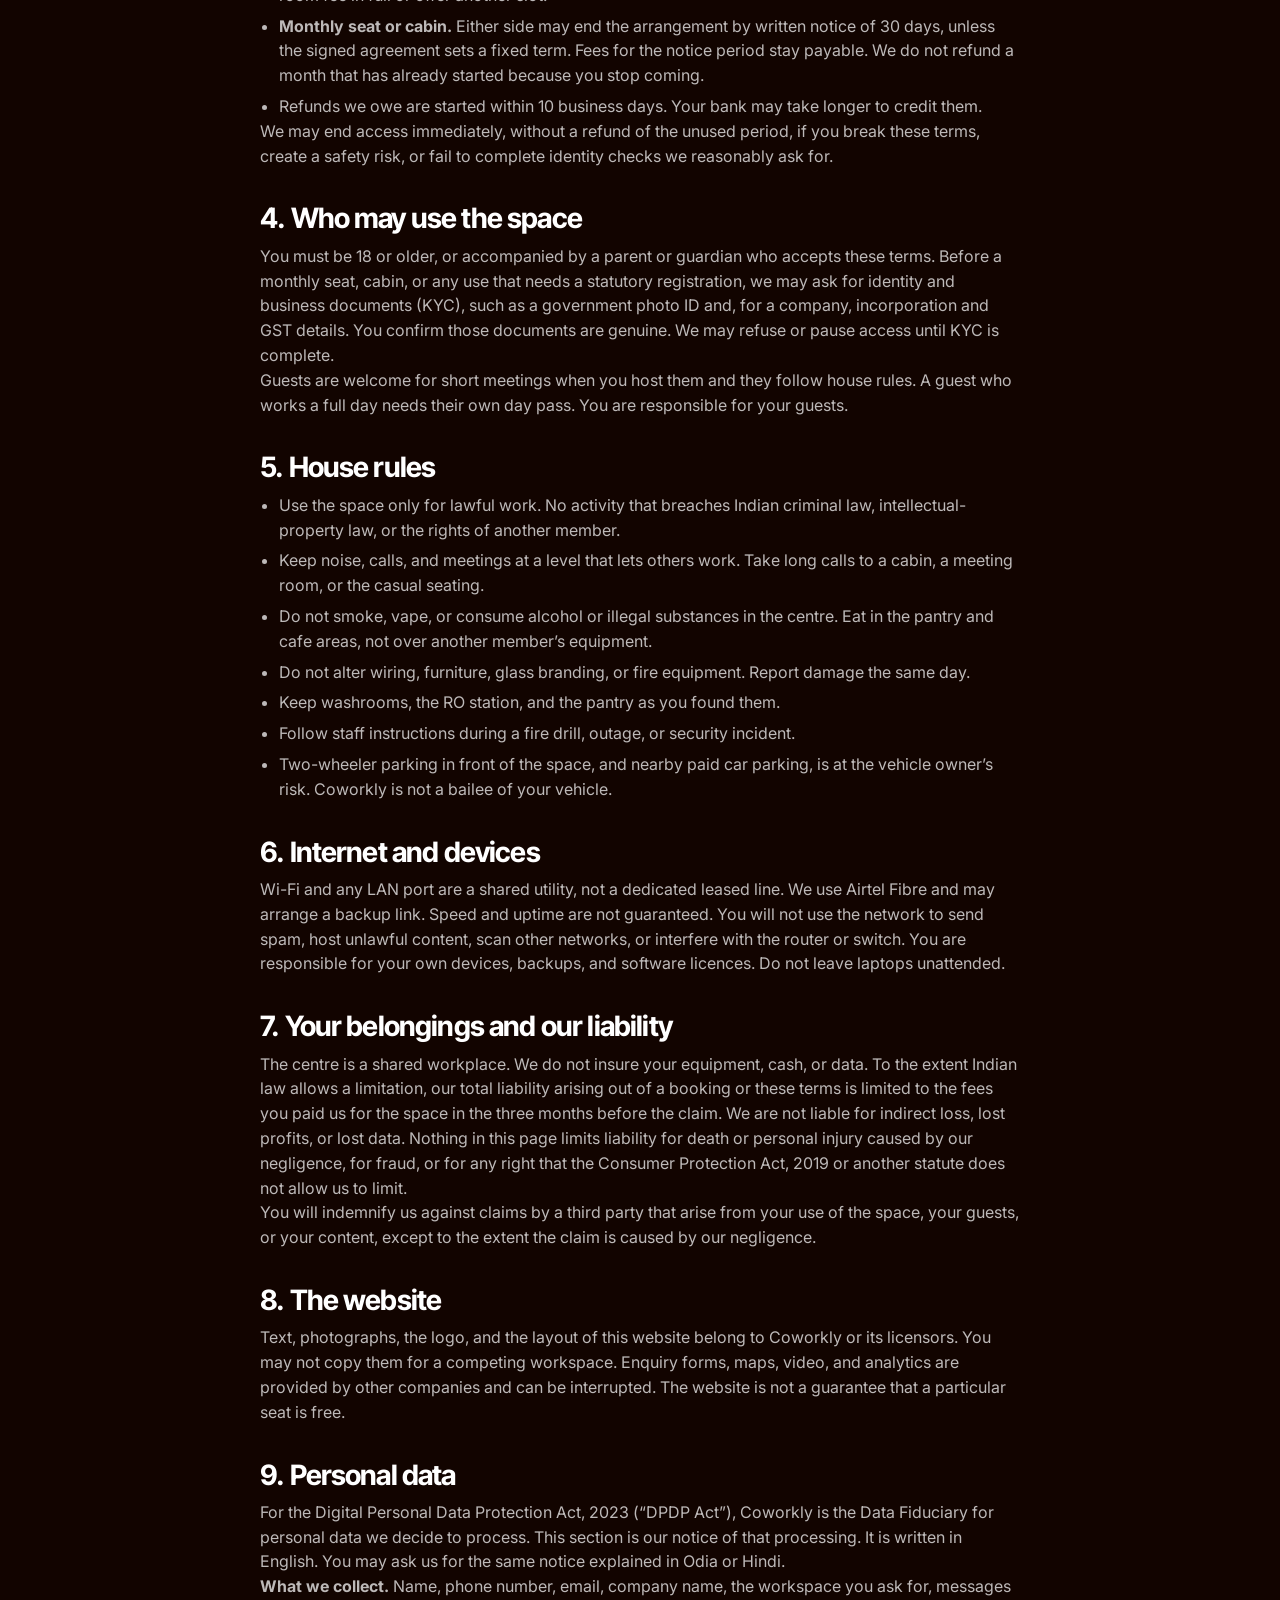
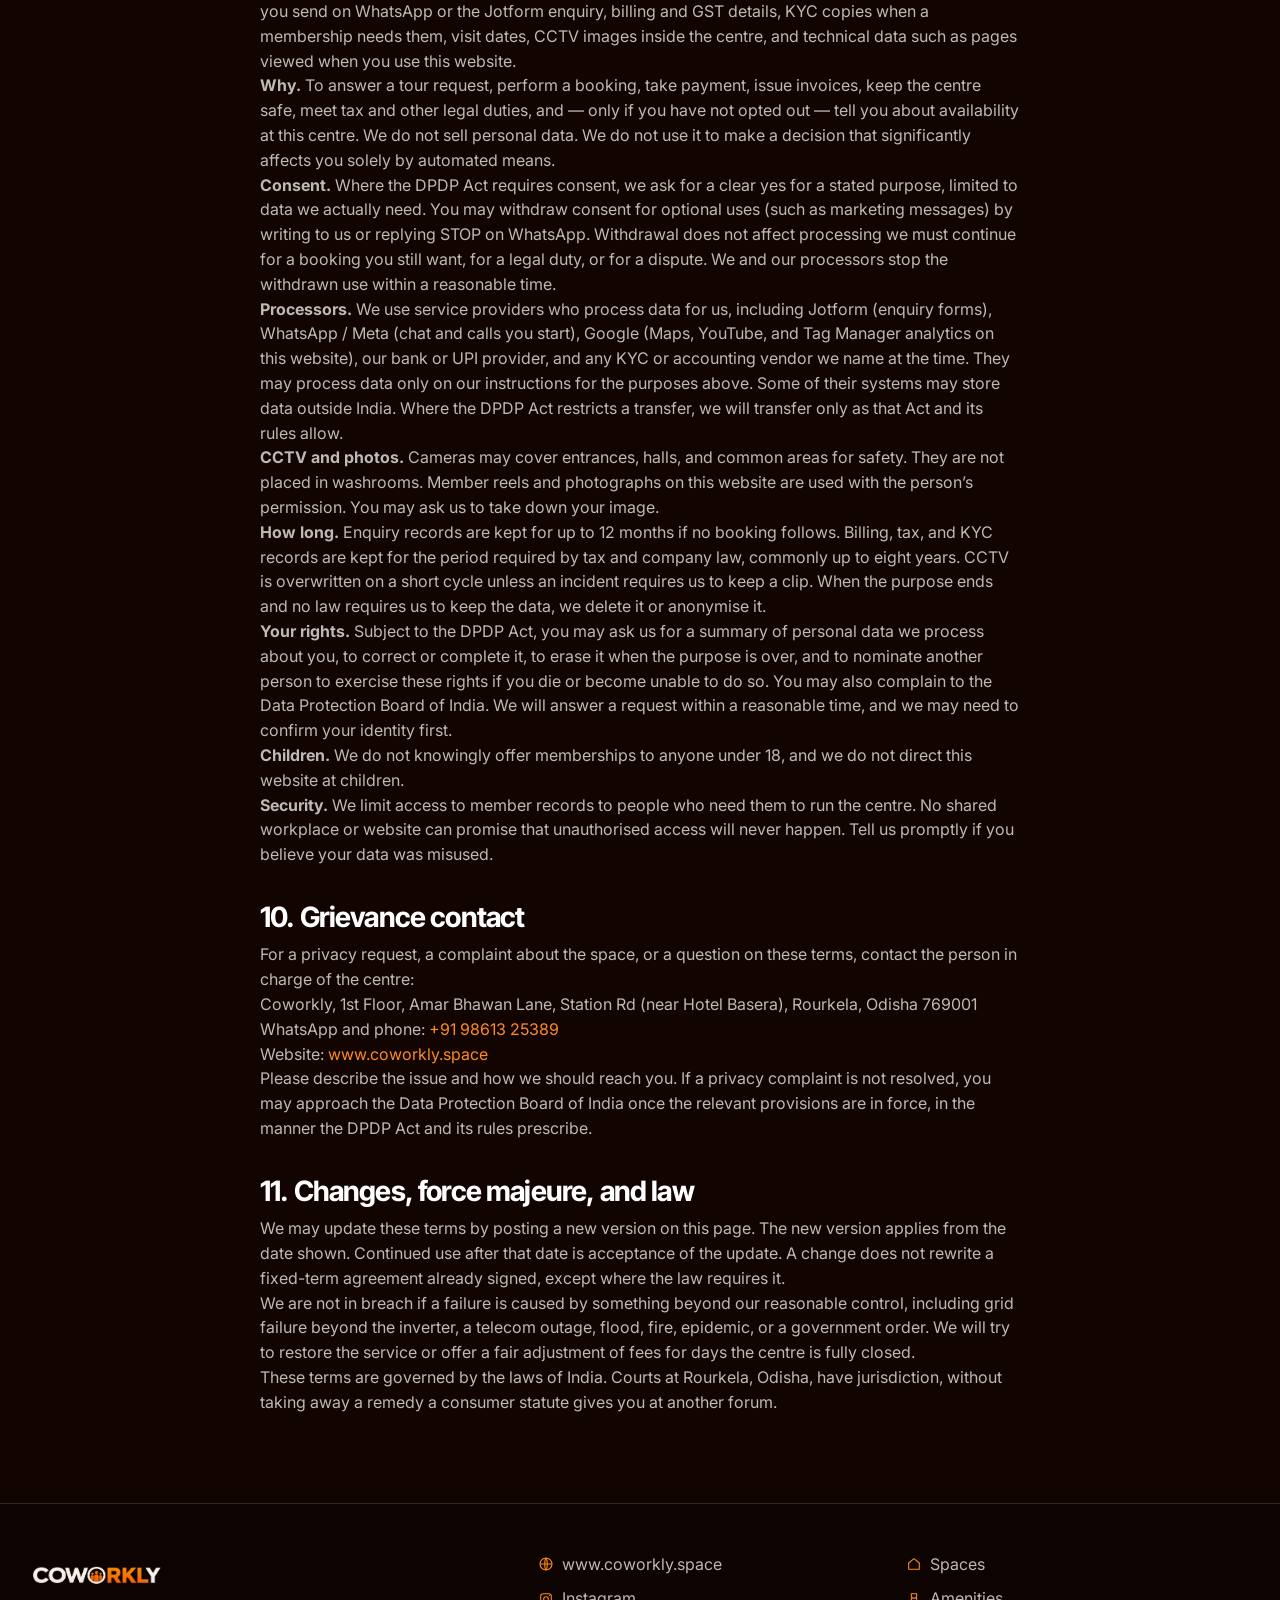
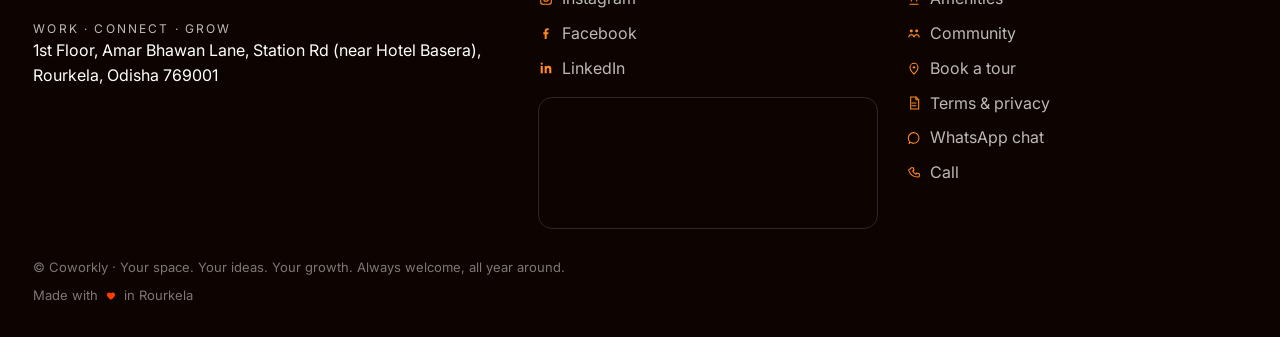
==== commit 4a250e37: "Updated allignment" ====
--- a/terms/index.html
+++ b/terms/index.html
@@ -44,7 +44,7 @@
   </header>
   <main id="main" class="section">
     <article class="wrap terms">
-      <p>Last updated 20 November 2026. These terms are an electronic record under the Information Technology Act, 2000. They apply to www.coworkly.space and to use of the Coworkly workspace at 1st Floor, Amar Bhawan Lane, Station Rd (near Hotel Basera), Udit Nagar, Rourkela, Odisha 769001. “Coworkly”, “we”, and “us” mean the operator of that space. “You” means a visitor, guest, day-pass user, member, or the business that books a seat, cabin, or meeting room.</p>
+      <p>Last updated 20 November 2026. These terms are an electronic record under the Information Technology Act, 2000. They apply to www.coworkly.space and to use of the Coworkly workspace at 1st Floor, Amar Bhawan Lane, Station Rd (near Hotel Basera), Rourkela, Odisha 769001. “Coworkly”, “we”, and “us” mean the operator of that space. “You” means a visitor, guest, day-pass user, member, or the business that books a seat, cabin, or meeting room.</p>
       <p>Using the website, sending the enquiry form, messaging us on WhatsApp, or entering the space means you accept these terms. A signed seat or office agreement controls if it conflicts with this page. Prices on the website are invitations to enquire. A booking is confirmed only when we accept it in writing, including WhatsApp or email.</p>
 
       <h2>1. The workspace</h2>
@@ -108,7 +108,7 @@
 
       <h2>10. Grievance contact</h2>
       <p>For a privacy request, a complaint about the space, or a question on these terms, contact the person in charge of the centre:</p>
-      <p>Coworkly, 1st Floor, Amar Bhawan Lane, Station Rd (near Hotel Basera), Udit Nagar, Rourkela, Odisha 769001<br>
+      <p>Coworkly, 1st Floor, Amar Bhawan Lane, Station Rd (near Hotel Basera), Rourkela, Odisha 769001<br>
       WhatsApp and phone: <a href="https://wa.me/919861325389">+91 98613 25389</a><br>
       Website: <a href="https://www.coworkly.space">www.coworkly.space</a></p>
       <p>Please describe the issue and how we should reach you. If a privacy complaint is not resolved, you may approach the Data Protection Board of India once the relevant provisions are in force, in the manner the DPDP Act and its rules prescribe.</p>
